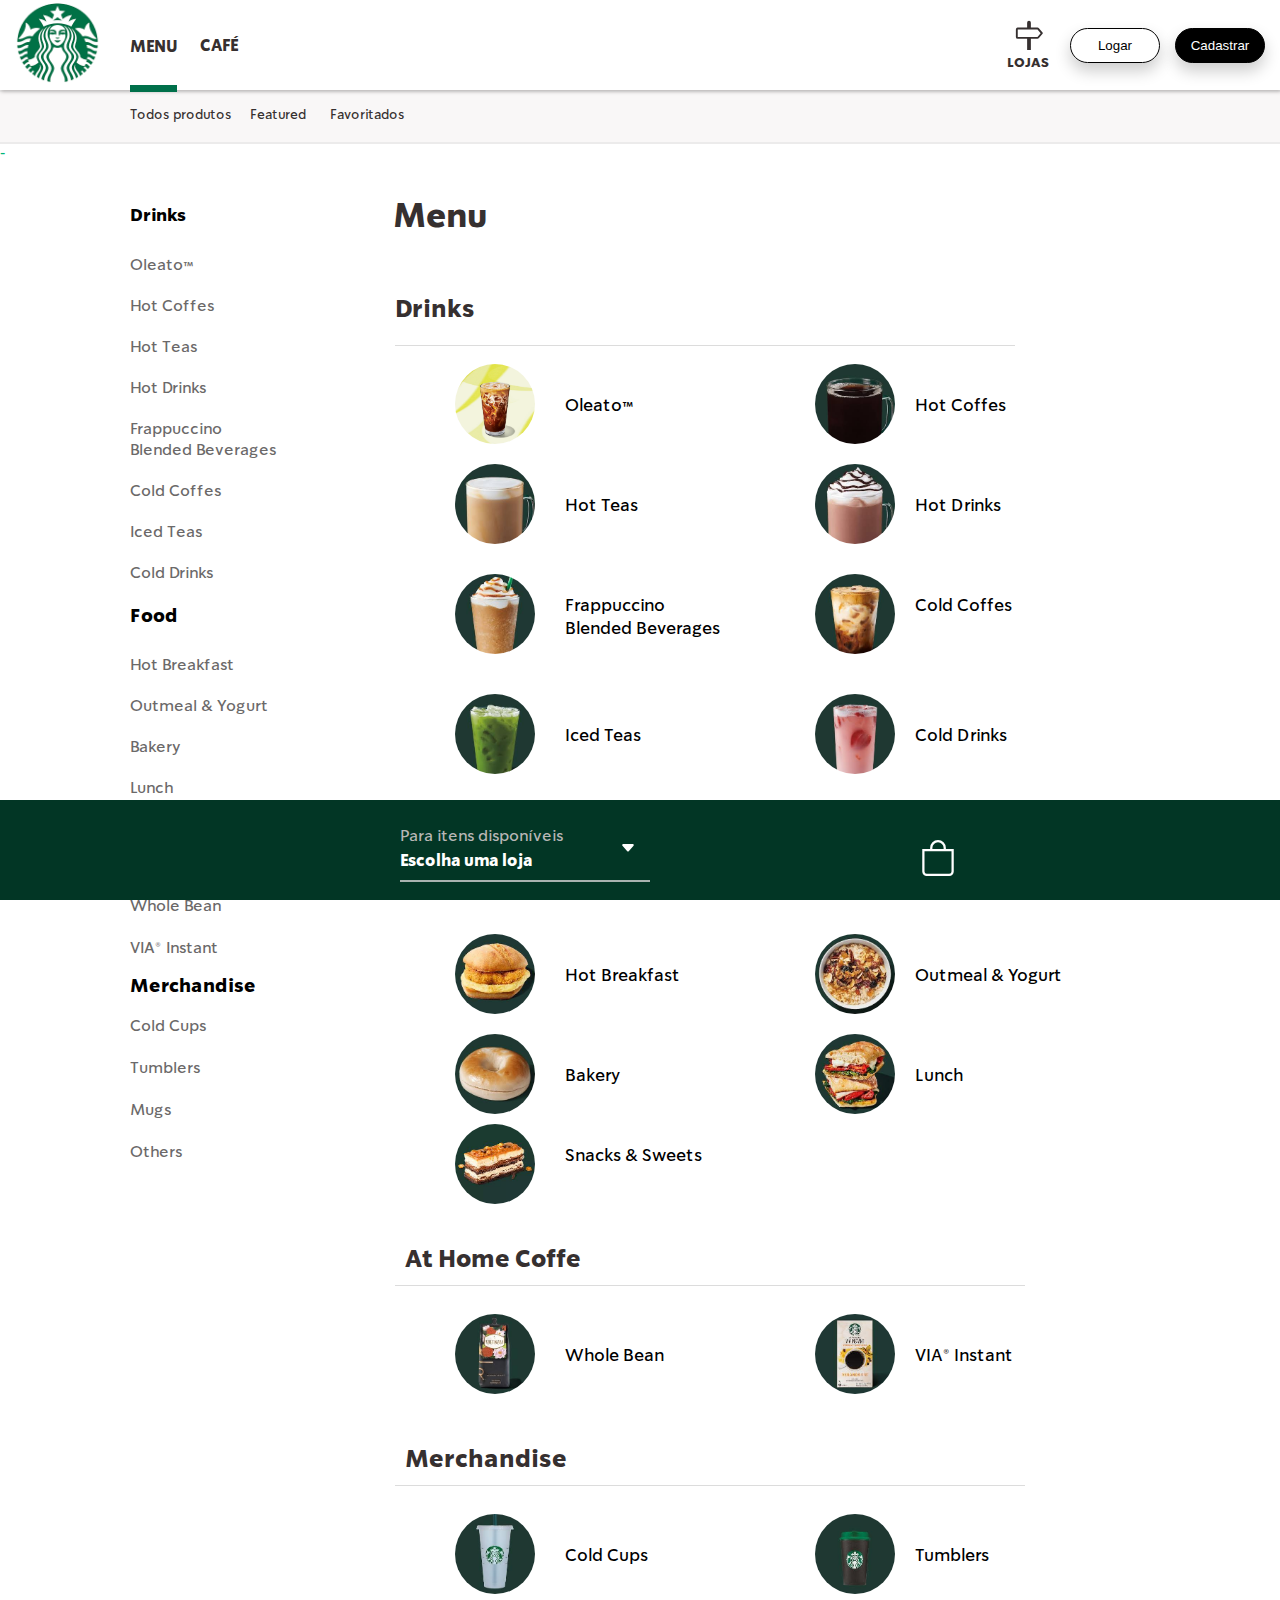
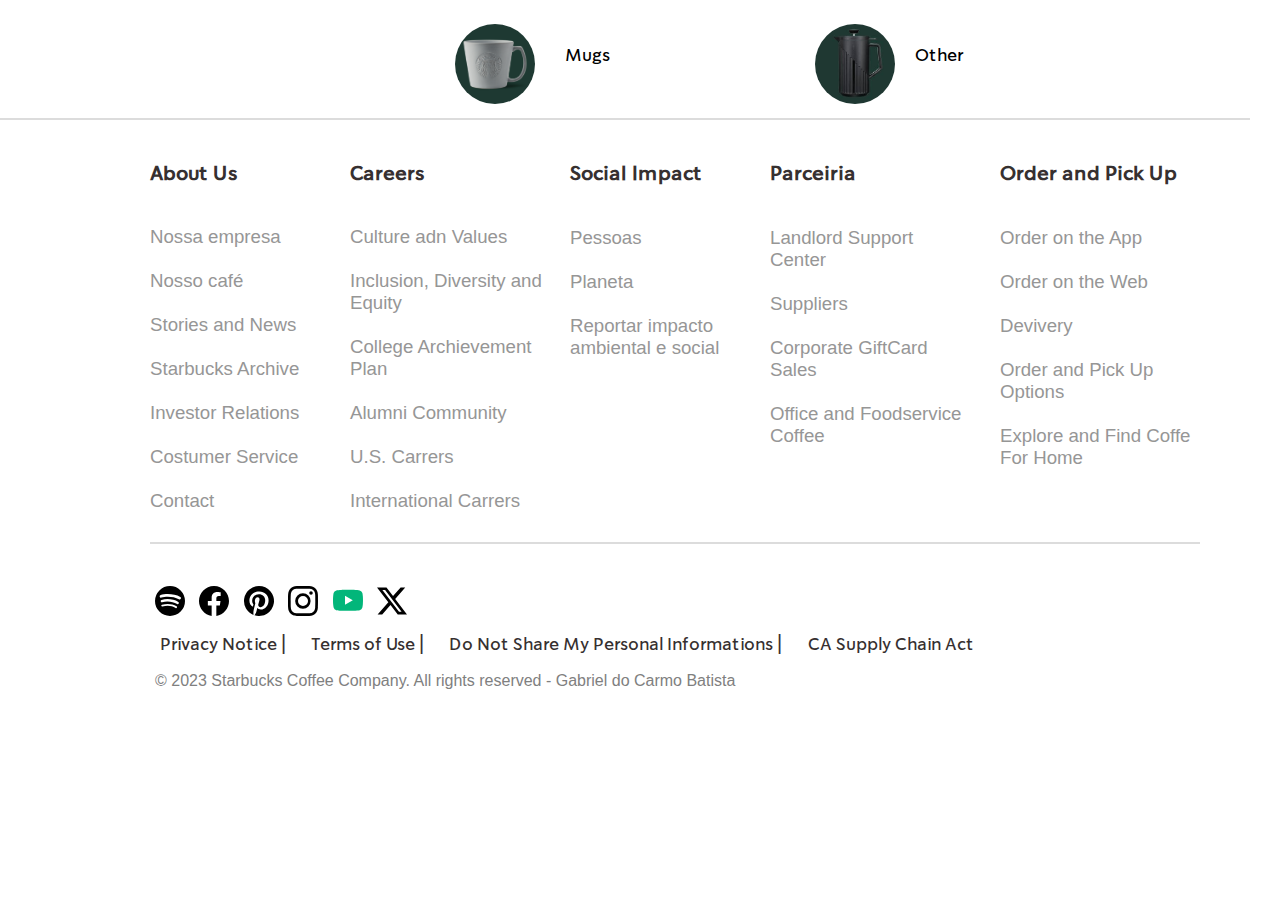
==== menu.html @ 4bd9e222 "criacao de menu.html e menu.css" ====
<!DOCTYPE html>
<html lang="pt-BR">
<head>
    <meta charset="UTF-8">
    <meta name="viewport" content="width=device-width, initial-scale=1.0">
    <title>Menu</title>
    <link rel="stylesheet" href="menu.css">
</head>
<body>
    <header>
        <div class="header" id="header">
            <button id="logar">
                <a href="https://www.starbucks.com/account/signin?ReturnUrl=%2F">Logar</a>
            </button>
            <button id="Cadastrar">
                <a href="https://www.starbucks.com/account/create">Cadastrar</a>
            </button>
            <div class="logo_header" id="logo_header">
               <a href="index.html"><img id="logo" src="./Imagens/download-removebg-preview (6).png" alt="Logo Starbucks"></a>
            </div>
            <div class="navegacao_header">
                <button id="local">
                    <a href="https://www.starbucks.com/store-locator"><svg xmlns="http://www.w3.org/2000/svg" width="30" height="30" fill="currentColor" class="bi bi-signpost" viewBox="0 0 16 16">
                        <path d="M7 1.414V4H2a1 1 0 0 0-1 1v4a1 1 0 0 0 1 1h5v6h2v-6h3.532a1 1 0 0 0 .768-.36l1.933-2.32a.5.5 0 0 0 0-.64L13.3 4.36a1 1 0 0 0-.768-.36H9V1.414a1 1 0 0 0-2 0zM12.532 5l1.666 2-1.666 2H2V5h10.532z"/>
                      </svg>
                      <p>LOJAS</p>  
                    </a>
                </button>
                <a id="snavega"  href="menu.html" class="active">MENU</a>
                <a id="tnavega" href="https://www.starbucks.com/menu/drinks/cold-coffees" class="active">CAFÉ</a>
    
            </div>
        </div>
        </header>

        
        <div id="menu_navegation">
            <nav id="navegacao_menu">
                <a href="" class="menu_list" id="menu_p">Todos produtos</a>
                <a href="" class="menu_list" id="menu_f">Featured</a>
                <a href="" class="menu_list" id="menu_fa">Favoritados</a>
            </nav>
        </div>

        <div id="main_menu">
            <h1 id="menu_h1"> Menu</h1>
                <section id="main_menu_drinks">
                    <h2 id="menu_h2">Drinks</h2>
                    <svg width="620px" height="10px" id="svg_risco">
                        <rect x="0" y="1" width="1500" height="1" fill="rgba(211, 211, 211, 0.800)" />
                    </svg>
                    <a href="https://www.starbucks.com/menu/drinks/oleato"><img src="./Imagens/Nova pasta/new-starbucks-oleatotm-olive-oil-coffee-drinks.webp" alt="Oleato" class="img_logos" style="position: absolute; left: 90px; top: 220px;"></a>
                    <a href="https://www.starbucks.com/menu/drinks/hot-coffees"><img src="./Imagens/Nova pasta/hot-coffes.jpeg" alt="" class="img_logos" style="position: absolute; left: 450px; top: 220px;"></a>
                    <a href="https://www.starbucks.com/menu/drinks/hot-teas"><img src="./Imagens/Nova pasta/hot-teas.jpeg" alt="" class="img_logos" style="position: absolute;left: 90px; top: 320px;"></a>
                    <a href="https://www.starbucks.com/menu/drinks/hot-drinks"><img src="./Imagens/Nova pasta/hot-drinks.jpeg" alt="" class="img_logos" style="position: absolute;left: 450px; top: 320px;"></a>
                    <a href="https://www.starbucks.com/menu/drinks/frappuccino-blended-beverages"><img src="./Imagens/Nova pasta/Frappuccino® Blended Beverages.jpeg" alt="" class="img_logos" style="position: absolute;left: 90px; top: 430px;"></a>
                    <a href="https://www.starbucks.com/menu/drinks/cold-coffees"><img src="./Imagens/Nova pasta/cold-coffes.jpeg" alt="" class="img_logos" style="position: absolute;
                    left: 450px; top: 430px;"></a>
                    <a href="https://www.starbucks.com/menu/drinks/iced-teas"><img src="./Imagens/Nova pasta/iced-teas.jpeg" alt="" class="img_logos" style="position: absolute;left: 90px; top: 550px;"></a>
                    <a href="https://www.starbucks.com/menu/drinks/cold-drinks"><img src="./Imagens/Nova pasta/cold-drinks.jpeg" alt="" class="img_logos" style="position: absolute;
                    left: 450px; top: 550px;"></a>


                    <a href="https://www.starbucks.com/menu/drinks/oleato" id="oleato" style="text-decoration: none;" class="main_menu_options"> Oleato™</a>
                    <a href="https://www.starbucks.com/menu/drinks/hot-coffees" id="hot_coffes" style="text-decoration: none;" class="main_menu_options">Hot Coffes</a>
                    <a href="https://www.starbucks.com/menu/drinks/hot-teas" id="hot_teas" style="text-decoration: none;" class="main_menu_options">Hot Teas</a>
                    <a href="https://www.starbucks.com/menu/drinks/hot-drinks" id="hot_drinks" style="text-decoration: none;" class="main_menu_options">Hot Drinks</a>
                    <a href="https://www.starbucks.com/menu/drinks/frappuccino-blended-beverages" id="fra_b_b" style="text-decoration: none;" class="main_menu_options">Frappuccino <br>Blended Beverages</a>
                    <a href="https://www.starbucks.com/menu/drinks/cold-coffees" id="cold_coffes" style="text-decoration: none;" class="main_menu_options">Cold Coffes</a>
                    <a href="https://www.starbucks.com/menu/drinks/iced-teas" id="iced_teas" style="text-decoration: none;" class="main_menu_options">Iced Teas</a>
                    <a href="https://www.starbucks.com/menu/drinks/cold-drinks" id="cold_drinks" style="text-decoration: none;" class="main_menu_options">Cold Drinks</a>
                </section>

               <section id="main_menu_foods">
                    <h2 id="menu_h2_food">Foods</h2>
                    <svg width="620px" height="10px" id="svg_risco2">
                        <rect x="0" y="1" width="1500" height="1" fill="rgba(211, 211, 211, 0.800)" />
                    </svg>
                    <a href="https://www.starbucks.com/menu/food/hot-breakfast"><img src="./Imagens/Nova pasta/hot-breakfast.jpeg" alt="" class="img_logos" style="position: absolute; left: 90px; top: 790px; "></a>
                    <a href="https://www.starbucks.com/menu/food/oatmeal-yogurt"><img src="./Imagens/Nova pasta/out-yog.jpeg" alt="" class="img_logos" style="position: absolute; left: 450px; top: 790px; "></a>
                    <a href="https://www.starbucks.com/menu/food/bakery"><img src="./Imagens/Nova pasta/bakery.jpeg" alt="" class="img_logos" style="position: absolute; left: 90px; top: 890px; "></a>
                    <a href="https://www.starbucks.com/menu/food/lunch"><img src="./Imagens/Nova pasta/lunch.jpeg" alt="" class="img_logos" style="position: absolute; left: 450px; top: 890px; "></a>
                    <a href="https://www.starbucks.com/menu/food/snacks-sweets"><img src="./Imagens/Nova pasta/stack.jpeg" alt="" class="img_logos" style="position: absolute; left: 90px; top: 980px; "></a>


                  <a href="https://www.starbucks.com/menu/food/hot-breakfast" id="hot_break" style="text-decoration: none;" class="main_menu_options">Hot Breakfast</a>
                  <a href="https://www.starbucks.com/menu/food/oatmeal-yogurt" id="out_yog" style="text-decoration: none;" class="main_menu_options">Outmeal & Yogurt</a>
                  <a href="https://www.starbucks.com/menu/food/bakery" id="bakery" style="text-decoration: none;" class="main_menu_options">Bakery</a>
                  <a href="https://www.starbucks.com/menu/food/lunch" id="lunch" style="text-decoration: none;" class="main_menu_options">Lunch</a>
                  <a href="https://www.starbucks.com/menu/food/snacks-sweets" id="snacks_sweets" style="text-decoration: none;" class="main_menu_options">Snacks & Sweets</a>
                </section> 

                <section id="main_menu_ahc">
                    <h2 id="menu_h2_ahc">At Home Coffe</h2>
                    <svg width="630px" height="10px" id="svg_risco3">
                        <rect x="0" y="1" width="1500" height="1" fill="rgba(211, 211, 211, 0.800)" />
                    </svg>
                    <a href="https://www.starbucks.com/menu/at-home-coffee/whole-bean"> <img src="./Imagens/Nova pasta/whole-bean.jpeg" alt="" class="img_logos" style="position: absolute; left: 90px; top: 1170px;" ></a>
                    <a href="https://www.starbucks.com/menu/at-home-coffee/via-instant"> <img src="./Imagens/Nova pasta/via-instant.jpeg" alt="" class="img_logos" style="position: absolute; left: 450px; top: 1170px;" ></a>


                  <a href="https://www.starbucks.com/menu/at-home-coffee/whole-bean" id="whole_bean" style="text-decoration: none;" class="main_menu_options">Whole Bean</a>
                  <a href="https://www.starbucks.com/menu/at-home-coffee/via-instant" id="via_inst" style="text-decoration: none;" class="main_menu_options">VIA® Instant</a>
                </section> 

                <section id="main_menu_merch">
                    <h2 id="menu_h2_merch">Merchandise</h2>
                    <svg width="630px" height="10px" id="svg_risco4">
                        <rect x="0" y="1" width="1500" height="1" fill="rgba(211, 211, 211, 0.800)" />
                    </svg>
                    <a href="https://www.starbucks.com/menu/merchandise/cold-cups"> <img src="./Imagens/Nova pasta/cold-cups.jpeg" alt="" class="img_logos" style="position: absolute; left: 90px; top: 1370px;" ></a>
                    <a href="https://www.starbucks.com/menu/merchandise/tumblers"> <img src="./Imagens/Nova pasta/tumblers.jpeg" alt="" class="img_logos" style="position: absolute; left: 450px; top: 1370px;" ></a>
                    <a href="https://www.starbucks.com/menu/merchandise/mugs"> <img src="./Imagens/Nova pasta/mugs.jpeg" alt="" class="img_logos" style="position: absolute; left: 90px; top: 1480px;" ></a>
                    <a href="https://www.starbucks.com/menu/merchandise/other"> <img src="./Imagens/Nova pasta/others.jpeg" alt="" class="img_logos" style="position: absolute; left: 450px; top: 1480px;" ></a>
                


                  <a href="https://www.starbucks.com/menu/merchandise/cold-cups" id="cold_cups" style="text-decoration: none;" class="main_menu_options">Cold Cups</a>
                  <a href="https://www.starbucks.com/menu/merchandise/tumblers" id="tumblers" style="text-decoration: none;" class="main_menu_options">Tumblers</a>
                  <a href="https://www.starbucks.com/menu/merchandise/mugs" id="mugs" style="text-decoration: none;" class="main_menu_options">Mugs</a>
                  <a href="https://www.starbucks.com/menu/merchandise/other" id="others" style="text-decoration: none;" class="main_menu_options">Other</a>
                </section>
            
        </div>

        <div id="menu_lists">
            <h2 id="menu_dr">Drinks</h2>
                <section>
                    <ul style="list-style:none; background-color: transparent; position: absolute; top: 0px; width: 250px;"" >
                        <a href="" style="text-decoration: none;"><li class="drinks_list">Oleato™</li></a>
                        <a href="" style="text-decoration: none;"><li class="drinks_list">Hot Coffes</li></a>
                        <a href="" style="text-decoration: none;"><li class="drinks_list">Hot Teas</li></a>
                        <a href="" style="text-decoration: none;"><li class="drinks_list"> Hot Drinks</li></a>
                        <a href="" style="text-decoration: none;"><li class="drinks_list">Frappuccino <br>Blended Beverages</li></a>
                        <a href="" style="text-decoration: none;"><li class="drinks_list">Cold Coffes</li></a>
                        <a href="" style="text-decoration: none;"><li class="drinks_list">Iced Teas </li></a>
                        <a href="" style="text-decoration: none;"><li class="drinks_list">Cold Drinks</li></a>
                    </ul>
                </section>   
            
                <section>
                <h2 id="menu_fo">Food</h2>
                    <ul style="list-style: none; background-color: transparent; height: 300px; position: absolute; top: 460px; width: 250px;" >
                        <a href="" style="text-decoration: none;"><li class="food_list">Hot Breakfast</li></a>
                        <a href="" style="text-decoration: none;"><li class="food_list">Outmeal & Yogurt</li></a>
                        <a href="" style="text-decoration: none;"><li class="food_list">Bakery</li></a>
                        <a href="" style="text-decoration: none;"><li class="food_list">Lunch</li></a>
                        <a href="" style="text-decoration: none;"><li class="food_list">Snacks & Sweets</li></a>
                    </ul>
                </section> 

                <section>
                    <h2 id="menu_ahc">At Home Coffe</h2>
                        <ul style="list-style: none; background-color: transparent;position: absolute; top: 700px; width: 250px;"">
                            <a href="" class="two_ahc"><li>Whole Bean </li></a>
                            <a href="" class="two_ahc"><li>VIA® Instant</li></a>
                        </ul>
                </section>

                <section>
                    <h2 id="menu_merch">Merchandise</h2>
                    <ul style="list-style: none; background-color:transparent;position: absolute; top: 820px; width: 250px;"" >
                      <a href="" class="merch_products" style="text-decoration: none;"><li>Cold Cups</li></a>
                      <a href="" class="merch_products" style="text-decoration: none;"><li>Tumblers</li></a>
                      <a href="" class="merch_products" style="text-decoration: none;"><li>Mugs</li></a>
                      <a href="" class="merch_products" style="text-decoration: none;"><li>Others</li></a>
                    </ul>
                  </section>-
        </div>

        
        <div id="final_page" style="width: 100%; height: 500px;">
            <svg width="1250px" height="20px" id="svg_risco5">
                <rect x="0" y="18" width="1500" height="2" fill="rgba(211, 211, 211, 0.800)" />
            </svg>
            <h4 id="About" style="position: absolute; left: 150px; top: 60px;">About Us</h4>
                <ul style="list-style: none; position: absolute;" class="ul_lists">
                    <a href="" class="about_us" style="text-decoration: none;"><li>Nossa empresa</li></a>
                    <a href="" class="about_us" style="text-decoration: none;"><li>Nosso café</li></a>
                    <a href="" class="about_us" style="text-decoration: none;"><li>Stories and News</li></a>
                    <a href="" class="about_us" style="text-decoration: none;"><li>Starbucks Archive</li></a>
                    <a href="" class="about_us" style="text-decoration: none;"><li>Investor Relations</li></a>
                    <a href="" class="about_us" style="text-decoration: none;"><li>Costumer Service</li></a>
                    <a href="" class="about_us" style="text-decoration: none;"><li>Contact</li></a>
                </ul>

            <h4 id="carer" style="position: absolute; left: 350px; top: 60px;">Careers</h4>
                <ul style="list-style: none;" class="ul_lists">
                    <a href="" class="carr" style="text-decoration: none;"><li>Culture adn Values</li></a>
                    <a href="" class="carr" style="text-decoration: none;"><li>Inclusion, Diversity and <br>Equity</li></a>
                    <a href="" class="carr" style="text-decoration: none;"><li>College Archievement <br>Plan</li></a>
                    <a href="" class="carr" style="text-decoration: none;"><li>Alumni Community</li></a>
                    <a href="" class="carr" style="text-decoration: none;"><li>U.S. Carrers</li></a>
                    <a href="" class="carr" style="text-decoration: none;"><li>International Carrers</li></a>
                </ul>

            <h4 id="social_imp" style="position: absolute; left: 570px; top: 60px;">Social Impact</h4>
                <ul style="list-style: none; background-color: transparent  ; position: absolute; top: 60px; left: 570px;" class="ul_lists">
                    <a href="" class="so_impact" style="text-decoration: none;"><li>Pessoas</li></a>
                    <a href="" class="so_impact" style="text-decoration: none;"><li>Planeta</li></a>
                    <a href="" class="so_impact" style="text-decoration: none;"><li>Reportar impacto  <br>ambiental e social</li></a>
                </ul>

            <h4 id="fbp" style="position: absolute; left: 770px; top: 60px;">Parceiria</h4>
                <ul style="list-style: none; position: absolute; background-color:  transparent; top: 60px; left: 770px;" class="ul_lists" >
                    <a href="" class="fbpp" style="text-decoration: none;"><li>Landlord Support Center</li></a>
                    <a href="" class="fbpp" style="text-decoration: none;"><li>Suppliers</li></a>
                    <a href="" class="fbpp" style="text-decoration: none;"><li>Corporate GiftCard Sales</li></a>
                    <a href="" class="fbpp" style="text-decoration: none;"><li>Office and Foodservice<br>Coffee</li></a>
                </ul>

                <h4 id="oap" style="position: absolute; left: 1000px; top: 60px;">Order and Pick Up</h4>
                <ul style="list-style: none; position: absolute; background-color:  transparent; top: 60px; left: 1000px;" class="ul_lists" >
                    <a href="" class="oap_list" style="text-decoration: none;"><li>Order on the App</li></a>
                    <a href="" class="oap_list" style="text-decoration: none;"><li>Order on the Web</li></a>
                    <a href="" class="oap_list" style="text-decoration: none;"><li>Devivery</li></a>
                    <a href="" class="oap_list" style="text-decoration: none;"><li>Order and Pick Up <br>Options</li></a>
                    <a href="" class="oap_list" style="text-decoration: none;"><li>Explore and Find Coffe <br>For Home</li></a>
                </ul>

                <svg width="1200px" height="20px" id="svg_risco5">
                    <rect x="150" y="18" width="1100" height="2" fill="rgba(211, 211, 211, 0.800)" />
                </svg>

                <div id="apps_conect" style="position: absolute; left: 150px; bottom: -20px;">
                    <svg xmlns="http://www.w3.org/2000/svg" width="40" height="30" fill="black" class="bi bi-spotify" viewBox="0 0 16 16">
                        <a href="https://open.spotify.com/user/starbucks"><path d="M8 0a8 8 0 1 0 0 16A8 8 0 0 0 8 0zm3.669 11.538a.498.498 0 0 1-.686.165c-1.879-1.147-4.243-1.407-7.028-.77a.499.499 0 0 1-.222-.973c3.048-.696 5.662-.397 7.77.892a.5.5 0 0 1 .166.686zm.979-2.178a.624.624 0 0 1-.858.205c-2.15-1.321-5.428-1.704-7.972-.932a.625.625 0 0 1-.362-1.194c2.905-.881 6.517-.454 8.986 1.063a.624.624 0 0 1 .206.858zm.084-2.268C10.154 5.56 5.9 5.419 3.438 6.166a.748.748 0 1 1-.434-1.432c2.825-.857 7.523-.692 10.492 1.07a.747.747 0 1 1-.764 1.288z"/></a>
                        
                      </svg>
                      <svg xmlns="http://www.w3.org/2000/svg" width="40" height="30" fill="black" class="bi bi-facebook" viewBox="0 0 16 16">
                        <a href="https://www.facebook.com/Starbucks/"><path d="M16 8.049c0-4.446-3.582-8.05-8-8.05C3.58 0-.002 3.603-.002 8.05c0 4.017 2.926 7.347 6.75 7.951v-5.625h-2.03V8.05H6.75V6.275c0-2.017 1.195-3.131 3.022-3.131.876 0 1.791.157 1.791.157v1.98h-1.009c-.993 0-1.303.621-1.303 1.258v1.51h2.218l-.354 2.326H9.25V16c3.824-.604 6.75-3.934 6.75-7.951z"/> </a>
                        
                      </svg>
                      <svg xmlns="http://www.w3.org/2000/svg" width="40" height="30" fill="black" class="bi bi-pinterest" viewBox="0 0 16 16">
                        <a href="https://br.pinterest.com/starbucks/"><path d="M8 0a8 8 0 0 0-2.915 15.452c-.07-.633-.134-1.606.027-2.297.146-.625.938-3.977.938-3.977s-.239-.479-.239-1.187c0-1.113.645-1.943 1.448-1.943.682 0 1.012.512 1.012 1.127 0 .686-.437 1.712-.663 2.663-.188.796.4 1.446 1.185 1.446 1.422 0 2.515-1.5 2.515-3.664 0-1.915-1.377-3.254-3.342-3.254-2.276 0-3.612 1.707-3.612 3.471 0 .688.265 1.425.595 1.826a.24.24 0 0 1 .056.23c-.061.252-.196.796-.222.907-.035.146-.116.177-.268.107-1-.465-1.624-1.926-1.624-3.1 0-2.523 1.834-4.84 5.286-4.84 2.775 0 4.932 1.977 4.932 4.62 0 2.757-1.739 4.976-4.151 4.976-.811 0-1.573-.421-1.834-.919l-.498 1.902c-.181.695-.669 1.566-.995 2.097A8 8 0 1 0 8 0z"/></a>
                        
                      </svg>
                      <svg xmlns="http://www.w3.org/2000/svg" width="40" height="30" fill="black" class="bi bi-instagram" viewBox="0 0 16 16">
                        <a href="instagram.com/starbucks"><path d="M8 0C5.829 0 5.556.01 4.703.048 3.85.088 3.269.222 2.76.42a3.917 3.917 0 0 0-1.417.923A3.927 3.927 0 0 0 .42 2.76C.222 3.268.087 3.85.048 4.7.01 5.555 0 5.827 0 8.001c0 2.172.01 2.444.048 3.297.04.852.174 1.433.372 1.942.205.526.478.972.923 1.417.444.445.89.719 1.416.923.51.198 1.09.333 1.942.372C5.555 15.99 5.827 16 8 16s2.444-.01 3.298-.048c.851-.04 1.434-.174 1.943-.372a3.916 3.916 0 0 0 1.416-.923c.445-.445.718-.891.923-1.417.197-.509.332-1.09.372-1.942C15.99 10.445 16 10.173 16 8s-.01-2.445-.048-3.299c-.04-.851-.175-1.433-.372-1.941a3.926 3.926 0 0 0-.923-1.417A3.911 3.911 0 0 0 13.24.42c-.51-.198-1.092-.333-1.943-.372C10.443.01 10.172 0 7.998 0h.003zm-.717 1.442h.718c2.136 0 2.389.007 3.232.046.78.035 1.204.166 1.486.275.373.145.64.319.92.599.28.28.453.546.598.92.11.281.24.705.275 1.485.039.843.047 1.096.047 3.231s-.008 2.389-.047 3.232c-.035.78-.166 1.203-.275 1.485a2.47 2.47 0 0 1-.599.919c-.28.28-.546.453-.92.598-.28.11-.704.24-1.485.276-.843.038-1.096.047-3.232.047s-2.39-.009-3.233-.047c-.78-.036-1.203-.166-1.485-.276a2.478 2.478 0 0 1-.92-.598 2.48 2.48 0 0 1-.6-.92c-.109-.281-.24-.705-.275-1.485-.038-.843-.046-1.096-.046-3.233 0-2.136.008-2.388.046-3.231.036-.78.166-1.204.276-1.486.145-.373.319-.64.599-.92.28-.28.546-.453.92-.598.282-.11.705-.24 1.485-.276.738-.034 1.024-.044 2.515-.045v.002zm4.988 1.328a.96.96 0 1 0 0 1.92.96.96 0 0 0 0-1.92zm-4.27 1.122a4.109 4.109 0 1 0 0 8.217 4.109 4.109 0 0 0 0-8.217zm0 1.441a2.667 2.667 0 1 1 0 5.334 2.667 2.667 0 0 1 0-5.334z"/></a>
                      </svg>
                      <svg xmlns="http://www.w3.org/2000/svg" width="40" height="30" fill="currentColor" class="bi bi-youtube" viewBox="0 0 16 16">
                        <a href="https://www.youtube.com/starbucks"><path d="M8.051 1.999h.089c.822.003 4.987.033 6.11.335a2.01 2.01 0 0 1 1.415 1.42c.101.38.172.883.22 1.402l.01.104.022.26.008.104c.065.914.073 1.77.074 1.957v.075c-.001.194-.01 1.108-.082 2.06l-.008.105-.009.104c-.05.572-.124 1.14-.235 1.558a2.007 2.007 0 0 1-1.415 1.42c-1.16.312-5.569.334-6.18.335h-.142c-.309 0-1.587-.006-2.927-.052l-.17-.006-.087-.004-.171-.007-.171-.007c-1.11-.049-2.167-.128-2.654-.26a2.007 2.007 0 0 1-1.415-1.419c-.111-.417-.185-.986-.235-1.558L.09 9.82l-.008-.104A31.4 31.4 0 0 1 0 7.68v-.123c.002-.215.01-.958.064-1.778l.007-.103.003-.052.008-.104.022-.26.01-.104c.048-.519.119-1.023.22-1.402a2.007 2.007 0 0 1 1.415-1.42c.487-.13 1.544-.21 2.654-.26l.17-.007.172-.006.086-.003.171-.007A99.788 99.788 0 0 1 7.858 2h.193zM6.4 5.209v4.818l4.157-2.408L6.4 5.209z"/></a>
                        
                      </svg>
                      <svg xmlns="http://www.w3.org/2000/svg" width="40" height="30" fill="black" class="bi bi-twitter-x" viewBox="0 0 16 16">
                        <a href="twitter.com/starbucks"><path d="M12.6.75h2.454l-5.36 6.142L16 15.25h-4.937l-3.867-5.07-4.425 5.07H.316l5.733-6.57L0 .75h5.063l3.495 4.633L12.601.75Zm-.86 13.028h1.36L4.323 2.145H2.865l8.875 11.633Z"/>
                      </svg></a>
                </div>
                <br>
                <nav id="navegation">
                    <a href="https://www.starbucks.com/terms/privacy-policy/" class="modified">Privacy Notice   | </a>
                    <a href="https://www.starbucks.com/terms/starbucks-terms-of-use/" class="modified">Terms of Use   |</a>
                    <a href="https://www.starbucks.com/personal-information" class="modified">Do Not Share My Personal Informations   |</a>
                    <a href="https://globalassets.starbucks.com/assets/A2A072E3411C4A6ABAEB8D6BCF286F43.pdf" class="modified">CA Supply Chain Act</a>
            </nav>
            <p id="last_thing">© 2023 Starbucks Coffee Company. All rights reserved - Gabriel do Carmo Batista</p>  
            
            <div style="position: absolute; bottom: -300px; left: 0px; background-color: rgb(255, 255, 255); color: white; height: 150px; width: 100%;">
                APENAS DIV
            </div>
        </div>
        


        <div  class="footer">
            <p id="fia">
                <a href="https://www.starbucks.com/store-locator" style="text-decoration: none;" id="pid">Para itens disponíveis </a>
            </p>
            <p id="choose">
               <a href="https://www.starbucks.com/store-locator" style="text-decoration: none;" id="escolha_loja">Escolha uma loja 
              </a> 
              <a href="https://www.starbucks.com/store-locator"><svg xmlns="http://www.w3.org/2000/svg" width="16" height="16" fill="currentColor" class="bi bi-caret-down-fill" viewBox="0 0 16 16" id="seta_svg">
                <path d="M7.247 11.14 2.451 5.658C1.885 5.013 2.345 4 3.204 4h9.592a1 1 0 0 1 .753 1.659l-4.796 5.48a1 1 0 0 1-1.506 0z"/>
              </svg></a>
               <svg width="1250px" height="1000px" id="svg_risco5">
                <rect x="400" y="80" width="250" height="2" fill="rgba(211, 211, 211, 0.800)" />
            </svg>
            <svg xmlns="http://www.w3.org/2000/svg" width="36" height="36" fill="currentColor" class="bi bi-bag" viewBox="0 0 16 16" id="bag_svg">
                <path d="M8 1a2.5 2.5 0 0 1 2.5 2.5V4h-5v-.5A2.5 2.5 0 0 1 8 1zm3.5 3v-.5a3.5 3.5 0 1 0-7 0V4H1v10a2 2 0 0 0 2 2h10a2 2 0 0 0 2-2V4h-3.5zM2 5h12v9a1 1 0 0 1-1 1H3a1 1 0 0 1-1-1V5z"/>
              </svg>
            </p>
        </div>

        
</body>
</html>
---- menu.css ----
:root{
    --colorlight:rgb(212, 187, 187);
    --colorlight2:white;
    --colordark:rgb(54, 48, 48);
    --colorshadow:rgba(211, 211, 211, 0.349);
}

@font-face{
    font-family: SodoSans-Bold;
    src: url(./Imagens/Fonts/SoDoSans-Bold.ttf)
}

@font-face{
    font-family: SodoSans-Regular;
    src: url(./Imagens/Fonts/SoDoSans-Regular.ttf)
}
@font-face {
    font-family: Pike;
    src: url(./Imagens/Fonts/pike-bold.otf);
}
*{
    margin: 0;
    padding: 0;
}

body{
    background-color: rgb(255, 255, 255);
    font-family: Arial;
    color: var(--colorlight2);
    
}

img#logo{
    width: 145px;
    height: 80px;
    position: absolute;
    left: -15px;
    top: 3px;
}

.header,
.navegacao_header{
    display: flex;
    flex-direction: row;
    align-items: center;
}
.header{
    background-color: var(--colorlight2);
    box-shadow: 1px 1px 4px var(--colordark);
    height: 90px;
    justify-content: space-between;
    padding: 0 10%;
}
.navegacao_header{
    gap: 50px;
}


a#snavega{
    position: absolute;
    left: 130px;
    top: 35.7px;
    text-decoration: none;
    border-bottom: 7px solid #00704A;
    padding-bottom: 28px;
    display: inline-block;
}


a#tnavega{
    position: absolute;
    left: 200px;
}


.navegacao_header a{
    text-decoration: none;
    color: var(--colordark);
    transition: 1s;
    font-weight: bold;
}

.active{
    font-family: SoDoSans-Bold;
    text-decoration: none;
}
.active:hover{
    color: rgb(36, 201, 36);
    text-shadow: rgb(4, 173, 4) 0.1em 0.5em 0.9em;
    transition: 0.2s;
}


#logar {
    background-color:transparent;
    color: rgb(0, 0, 0);
    width: 90px;
    height: 35px;
    border-radius: 30px;
    border-color: black;
    border: 1px solid black;
    -webkit-transition-duration: 0.4s; 
    transition-duration: 0.4s;
    box-shadow: 0 8px 16px 0 rgba(0,0,0,0.2);

    position: absolute;
    right: 120px;
    top: 28px;
}

#logar:hover{
    background-color:rgba(76, 92, 76, 0.575);
    color: black;
    border-color: black;
    border-width: 1px;


}
#logar a{
    color: black    ;
    text-decoration: none;
}

#Cadastrar {
    background-color:black;
    color: rgb(255, 255, 255);
    width: 90px;
    height: 35px;
    border-radius: 30px;
    border-color: black;
    border: 1px solid black;
    -webkit-transition-duration: 0.4s; 
    transition-duration: 0.4s;
    box-shadow: 0 8px 16px 0 rgba(0,0,0,0.2);

    position: absolute;
    right: 15px;
    top: 28px;
}

#Cadastrar:hover{
    background-color:rgba(76, 92, 76, 0.575);
    color: black;
    border-color: black;
    border-width: 1px;

}

#Cadastrar a{
    color: white;
    text-decoration: none;
}

#local {
    font-family: SoDoSans-Bold;
    position: absolute;
    right: 230px;
    border: none;
    background-color: var(--colorlight2);
    
}

#local :hover{
    color: rgb(19, 226, 36);
    transition: 1.6s;
}


#menu_navegation{
    background-color: rgba(243, 239, 239, 0.527);
    height: 50px;
    border-bottom: 2px solid var(--colorshadow) ;
    border-top: 2px solid var(--colorshadow) ;
}


/* Menu principal ( lado direito ) */
.menu_list {
    text-decoration: none;
    font-family: SoDoSans-Regular;
    color: var(--colordark);
    font-size: 10pt;

}
.menu_list:hover{
    text-decoration: none;
    border-bottom: 1px solid var(--colordark);
    padding:2px;
    display: inline-block;

}

#menu_p{
    position: absolute;
    left: 130px;
    top: 106px;
}
#menu_f{
    position: absolute;
    left: 250px;
    top: 106px;
    
}
#menu_fa{
    position: absolute;
    left: 330px;
    top: 106px;
    
}


#main_menu{
    width: 71.5%;
    height: 700px;
    position: absolute;
    right: 00px;
    background-color: white;
}
#menu_h1{
    color: var(--colordark);
    font-family: SoDoSans-Bold;
    font-size: 25pt;
    position: absolute;
    top: 50px;
    left: 28px;
}
#menu_h2{
    color: var(--colordark);
    font-family: SoDoSans-Bold;
    font-size: 18pt;
    position: absolute;
    top: 150px;
    left: 30px;
}
#svg_risco{
    position: absolute;
    top: 200px;
    left: 30px;
    
}

.main_menu_options{
    font-family: SoDoSans-Regular;
    color: black;
    font-size: 13pt;
}
#oleato{
    position: absolute;
    top: 250px;
    left: 200px;
}
#hot_coffes{
    position: absolute;
    top: 250px;
    left: 550px;
}
#hot_teas{
    position: absolute;
    top: 350px;
    left: 200px;
}
#hot_drinks{
    position: absolute;
    top: 350px;
    left: 550px;
}
#fra_b_b{
    position: absolute;
    top: 450px;
    left: 200px;
}
#cold_coffes{
    position: absolute;
    top: 450px;
    left: 550px;
}
#iced_teas{
    position: absolute;
    top: 580px;
    left: 200px;
}
#cold_drinks{
    position: absolute;
    top: 580px;
    left: 550px;
}
#menu_h2_food{
    color: var(--colordark);
    font-family: SoDoSans-Bold;
    font-size: 18pt;
    position: absolute;
    top: 700px;
    left: 30px;
}
#svg_risco2{
    position: absolute;
    top: 750px;
    left: 30px; 
}
#hot_break{
    position: absolute;
    top: 820px;
    left: 200px;
}
#out_yog{
    position: absolute;
    top: 820px;
    left: 550px;
}
#bakery{
    position: absolute;
    top: 920px;
    left: 200px;
}
#lunch{
    position: absolute;
    top: 920px;
    left: 550px;
}
#snacks_sweets{
    position: absolute;
    top: 1000px;
    left: 200px;
}


#menu_h2_ahc{
    color: var(--colordark);
    font-family: SoDoSans-Bold;
    font-size: 18pt;
    position: absolute;
    top: 1100px;
    left: 40px;
}

#svg_risco3{
    position: absolute;
    top:1140px;
    left: 30px;
}
#whole_bean{
    position: absolute;
    top: 1200px;
    left: 200px;
}
#via_inst{
    position: absolute;
    top: 1200px;
    left: 550px;
}


#menu_h2_merch{
    color: var(--colordark);
    font-family: SoDoSans-Bold;
    font-size: 18pt;
    position: absolute;
    top: 1300px;
    left: 40px;
}
#svg_risco4{
    position: absolute;
    top:1340px;
    left: 30px
}
#cold_cups{
    position: absolute;
    top: 1400px;
    left: 200px;
}
#tumblers{
    position: absolute;
    top: 1400px;
    left: 550px;
}
#mugs{
    position: absolute;
    top: 1500px;
    left: 200px;
}

#others{
    position: absolute;
    top: 1500px;
    left: 550px;
}

/*Segunda Div (Lado esquerdo da tela)*/
#menu_lists{
    width: 28.5%;
    position: absolute;
    left: 0px;
    background-color: white;
    height: 700px;
}

#menu_dr{
    color: black;
    font-family: SoDoSans-Bold;
    font-size: 13pt;
    position: absolute;
    left: 130px;
    top: 60px;
}

.drinks_list{
    color: rgb(107, 105, 105);
    font-family: SoDoSans-Regular;
    position: relative;
    left: 120px;
    top: 100px;
    padding: 10px;

}
.drinks_list:hover{
    color:#02b67a ;

}

.food_list{
    color: rgb(107, 105, 105);
    font-family: SoDoSans-Regular;
    position: relative;
    left: 120px;
    top: 40px;
    padding: 10px;
}
.food_list:hover{
    color:#02b67a;
}

#menu_fo{
    color: black;
    font-family: SoDoSans-Bold;
    font-size: 14pt;
    position: absolute;
    left: 130px;
    top: 460px;
}
.two_ahc{
    color: rgb(107, 105, 105);
    font-family: SoDoSans-Regular;
    position: relative;
    left: 130px;
    top: 30px;
    padding: 2px;
    text-decoration: none;
}
.two_ahc:hover{
    color:#02b67a;
}
#menu_ahc {
    color: black;
    font-family: SoDoSans-Bold;
    font-size: 13pt;
    position: absolute;
    left: 130px;
    top: 710px;
}

#menu_merch{
    color: black;
    font-family: SoDoSans-Bold;
    font-size: 14pt;
    position: absolute;
    top: 830px;
    left:130px ;
}
.merch_products {
    color: rgb(107, 105, 105);
    font-family: SoDoSans-Regular;
    padding: 0.5px;
    position: relative;
    left: 130px;
    top: 30px;
}:hover{
    color:#02b67a; ;
}

#sbg_risco5{
    position: absolute;
    left: 0px;
    top: 1700px;
}

/* Final pAGE */

#final_page{
    position: absolute;
    top: 1700px;
}

#About{
    color: var(--colordark);
    font-family: SoDoSans-Regular;
    font-size: 15pt;
;
}

.footer {
    position: fixed;
    left: 0px;
    bottom: 0px;
    width: 100%;
    background-color: #023625;
    height: 100px;
}

#pid{
    font-family: SoDoSans-Regular;
    color: rgb(184, 182, 182);
    position: absolute;
    left: 400px;
    top: 25px;
    
}
#escolha_loja{
    font-family: SoDoSans-Bold;
    color: white;
    position: absolute;
    left: 400px;
    top: 50px;
}

#seta_svg{
    color: white;
    position: absolute;
    left: 620px;
    top: 40px;
}

#bag_svg{
    color: white;
    position: absolute;
    left: 920px;
    top: 40px;
}

.about_us{
    color: rgb(150, 150, 150);
    position: relative;
    padding: 10px;
    left: 150px;
    top: 80px;
    font-size: 14pt;
}

#carer{
    color: var(--colordark);
    font-family: SoDoSans-Regular;
    font-size: 15pt;
}
.carr{
    color: rgb(150, 150, 150);
    position: relative;
    padding: 10px;
    left: 350px;
    bottom: -80px;
    font-size: 14pt;
}

#social_imp{
    color: var(--colordark);
    font-family: SoDoSans-Regular;
    font-size: 15pt;
}

.so_impact{
    color: rgb(150, 150, 150);
    position: relative;
    padding: 10px;
    left: 0px;
    bottom: -45px;
    font-size: 14pt;
}

#fbp{
    color: var(--colordark);
    font-family: SoDoSans-Regular;
    font-size: 15pt;
}

.fbpp{
    color: rgb(150, 150, 150);
    position: relative;
    padding: 10px;
    left: 0px;
    bottom: -45px;
    font-size: 14pt;  
}

.ul_lists{
    
    width: 200px;
    height: 400px;
}

#oap{
    color: var(--colordark);
    font-family: SoDoSans-Regular;
    font-size: 15pt;
}

.oap_list{
    color: rgb(150, 150, 150);
    position: relative;
    padding: 10px;
    left: 0px;
    bottom: -45px;
    font-size: 14pt;
}

.modified{
    text-decoration: none;
    padding: 10px;
    color: var(--colordark);
    font-family: SoDoSans-Regular;
    font-size: 13pt;
    position: relative;
    bottom: -85px;
    left: 150px;

}

#last_thing{
    color: grey;
    position: absolute;
    bottom: -90px;
    left: 155px;
}

.img_logos{
    width: 80px;
    height: 80px;
    border-radius: 90px;
    
}
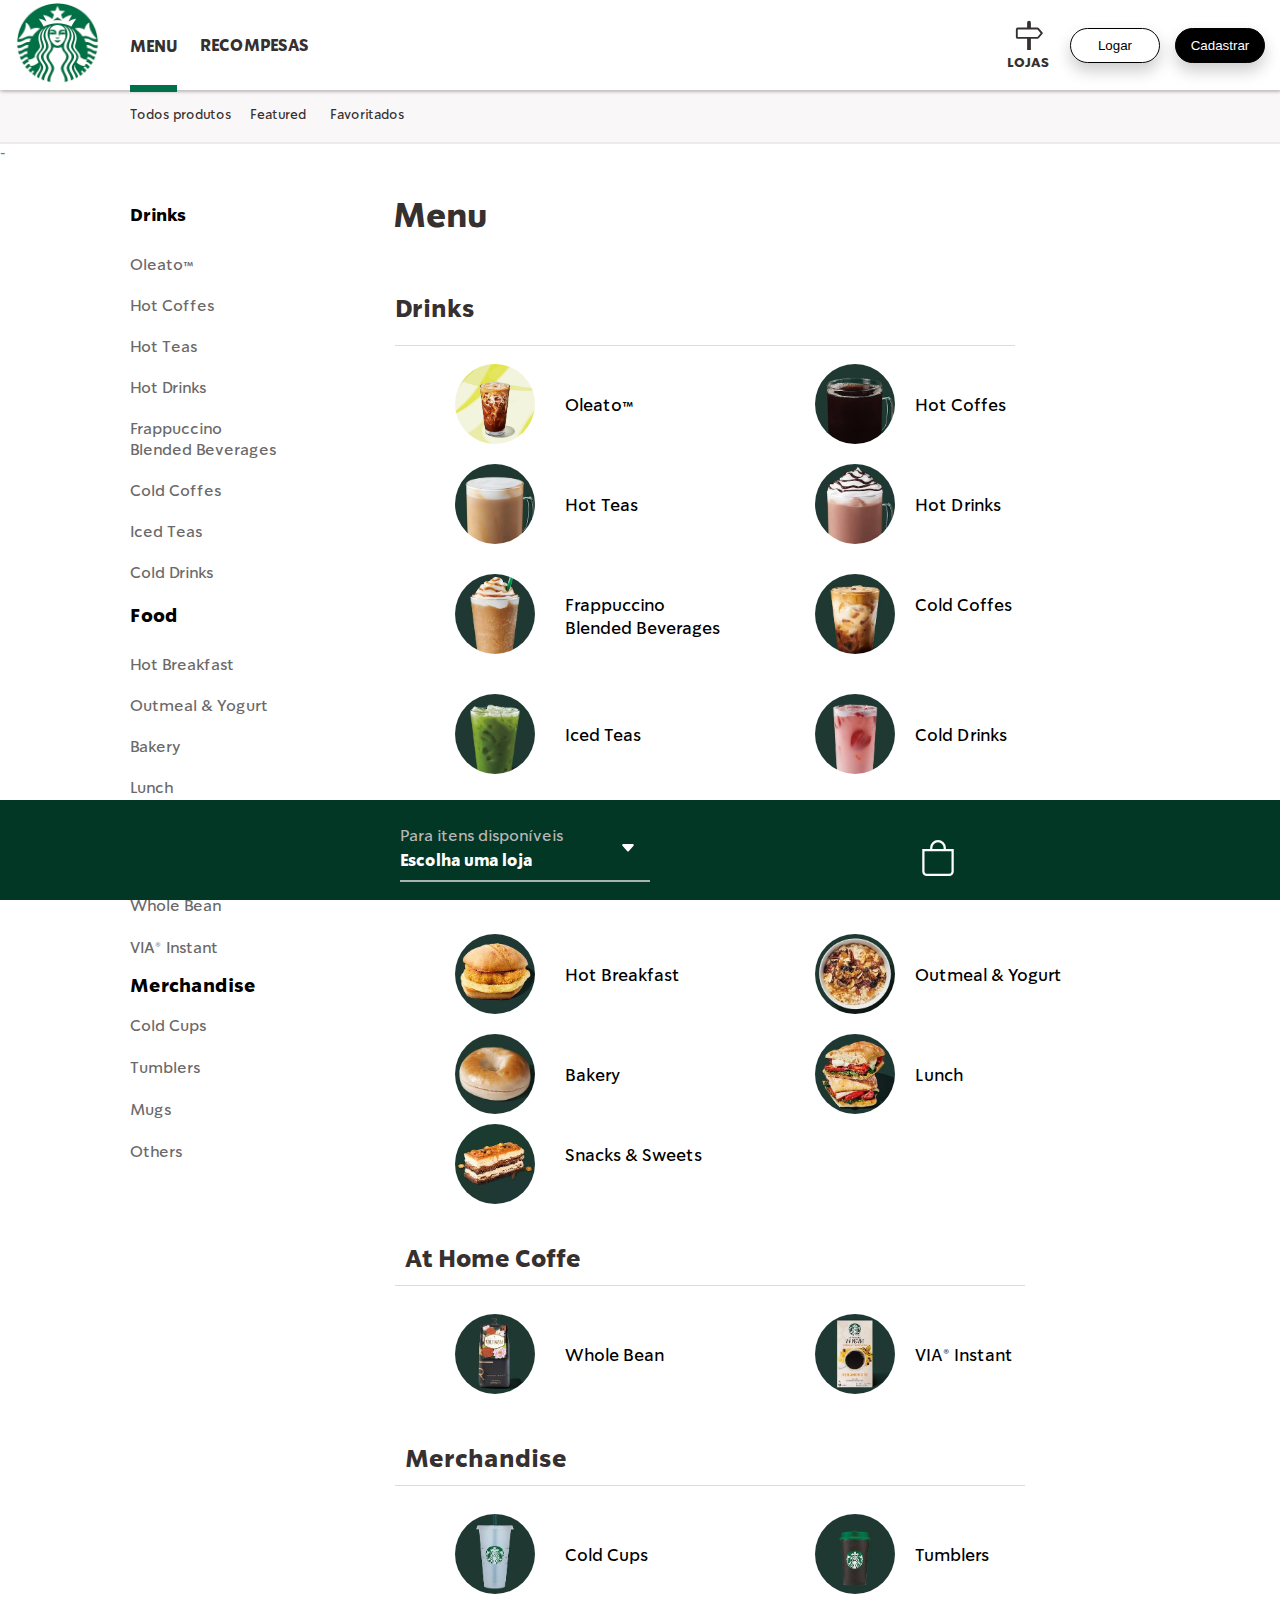
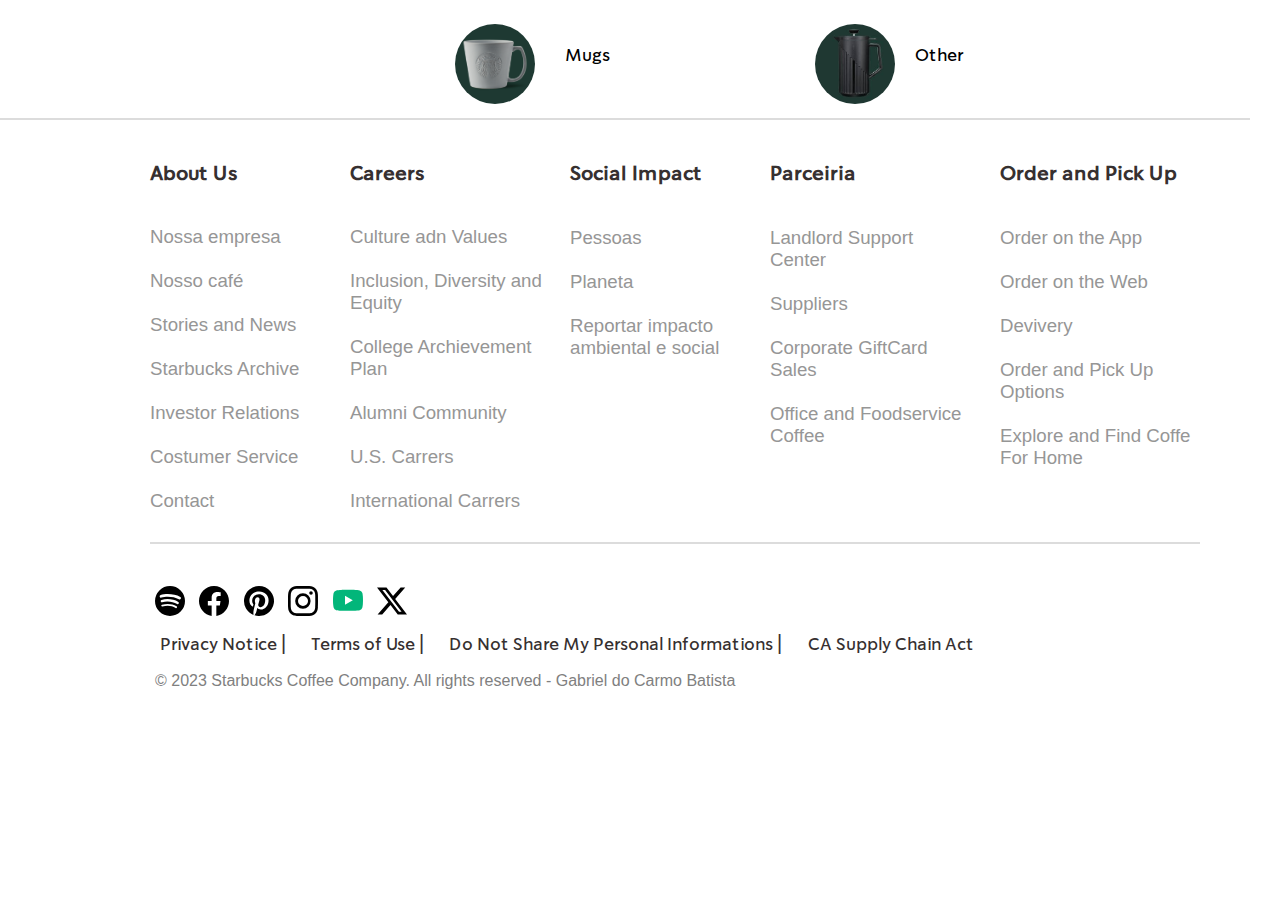
==== commit 5f4908b5: "resizing configs" ====
--- a/menu.html
+++ b/menu.html
@@ -27,7 +27,7 @@
                     </a>
                 </button>
                 <a id="snavega"  href="menu.html" class="active">MENU</a>
-                <a id="tnavega" href="https://www.starbucks.com/menu/drinks/cold-coffees" class="active">CAFÉ</a>
+                <a id="tnavega" href="rewards.html" class="active">RECOMPESAS</a>
     
             </div>
         </div>
